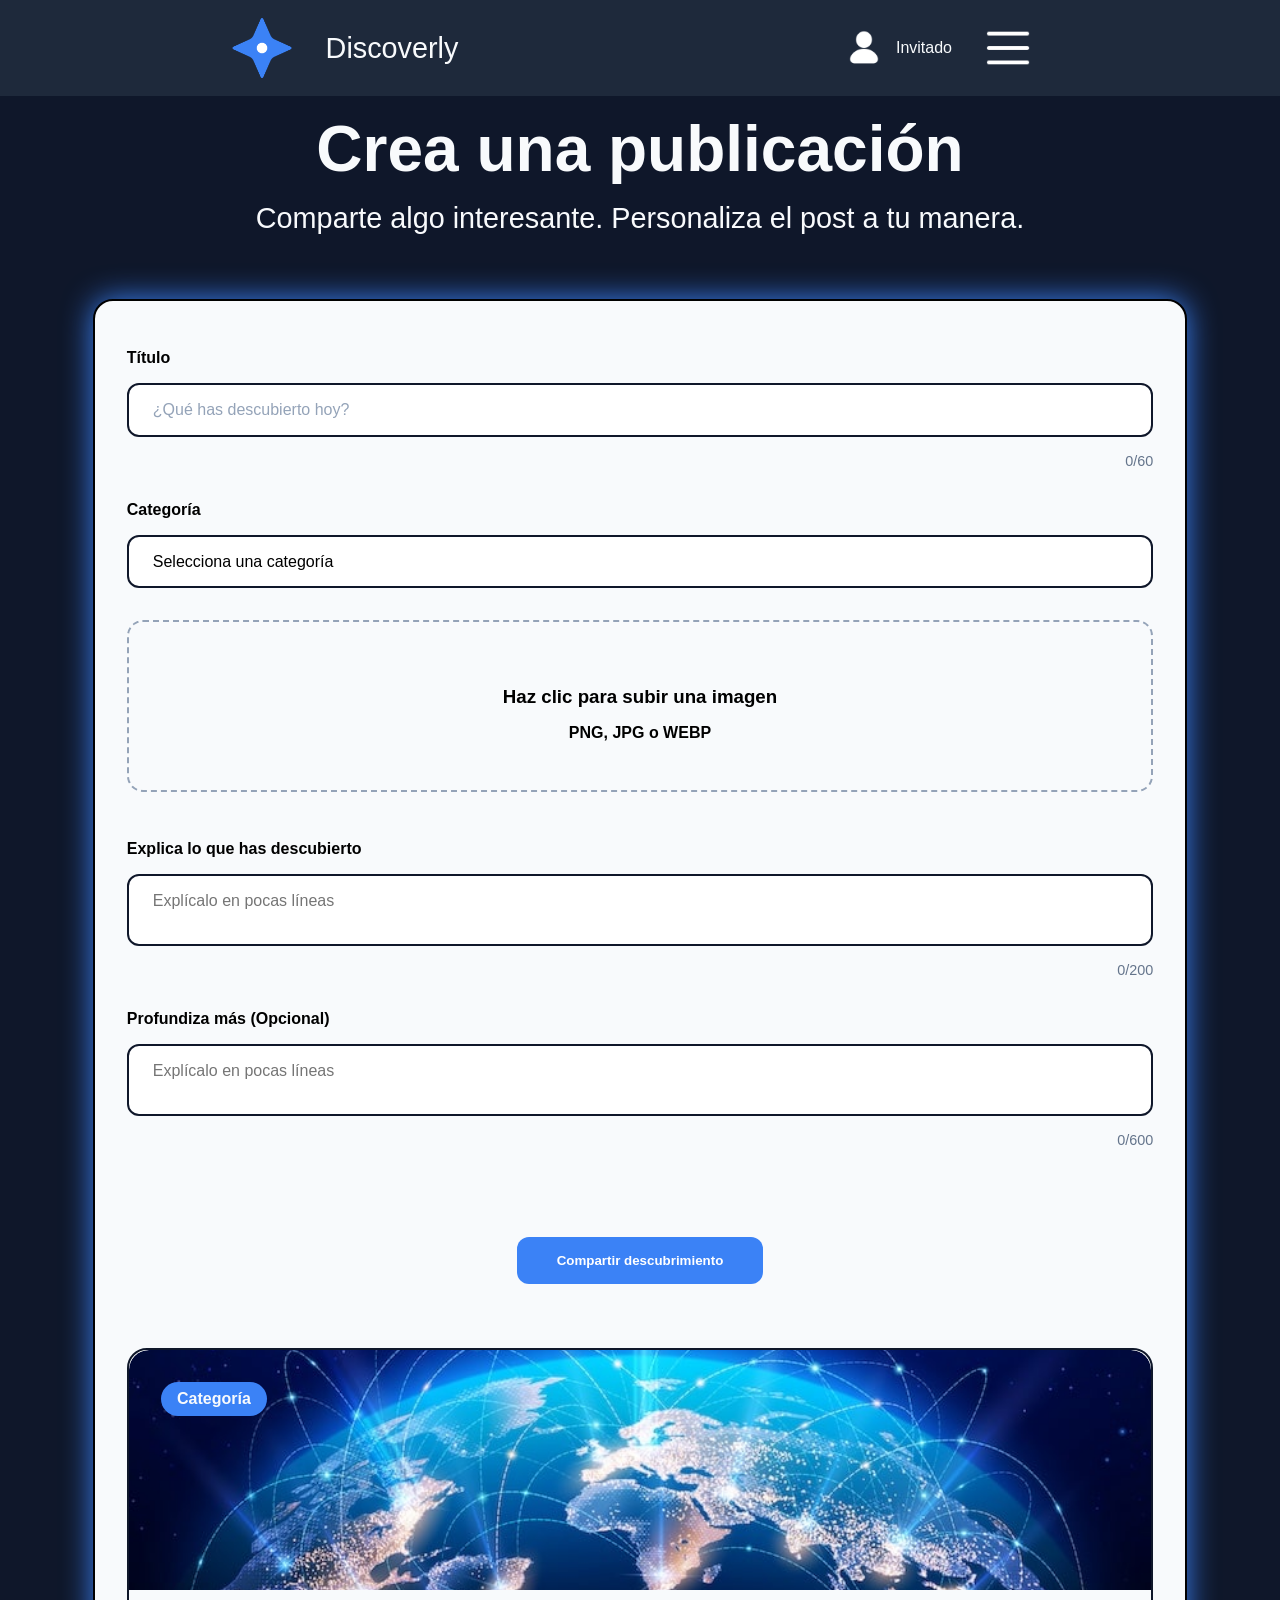
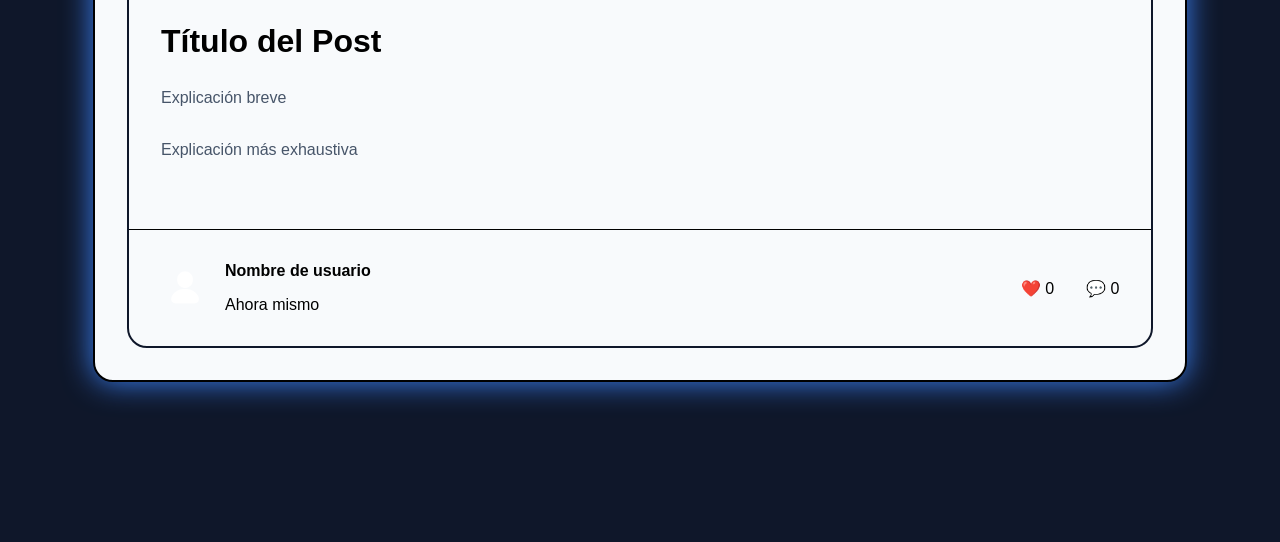
==== html/create-post.html @ 70b2865e "nuevo repositorio" ====
<!DOCTYPE html>
<html lang="en">
<head>
    <meta charset="UTF-8">
    <meta name="viewport" content="width=device-width, initial-scale=1.0">
    <title>Discoverly</title>
    <link rel="stylesheet" href="../css/style.css">
    <link rel="icon" type="image/png" href="../imgs/icons/icon.png">
</head>
<body>
    
   <header>

        <nav class="mobile-menu">

            <div class="mobile-links">

                <a href="../index.html">Inicio</a>
                <a href="../index.html#search-section">Explorar</a>
                <a href="../index.html#publicaciones-destacadas">Destacado</a>
                <a href="../index.html#categorias-section">Categorías</a>
                <a href="create-post.html">Publicar</a>
                <a href="posts.html">Publicaciones</a>

            </div>


            <div class="mobile-brand">
                <img class="logo" src="../imgs/icons/icon.png" id="logo">
                <p>Discoverly</p>
            </div>
        </nav>

        <div class="brand">

            <img class="logo" src="../imgs/icons/icon.png" id="logo">
            <p>Discoverly</p>
        </div>
        

        <ul class="menu-list">
            <li class="menu-link"><a href="index.html">Inicio</a></li>
            <li class="menu-link"><a href="#search-section">Explorar</a></li>
            <li class="menu-link"><a href="#publicaciones-destacadas">Destacado</a></li>
            <li class="menu-link"><a href="#categorias-section">Categorías</a></li>
            <li class="menu-link"><a href="create-post.html">Publicar</a></li>
            <li class="menu-link"><a href="posts.html">Publicaciones</a></li>
        </ul>

        <div class="icons">


            <div class="user-session" id="user-session">

                <img
                    class="header-user"
                    id="header-user"
                    src="../imgs/icons/user.png"
                    alt="Usuario"
                >

                <span id="header-username">
                    Invitado
                </span>

            </div>

            <p class="header-icon">
                <img class="menu-toggle" src="../imgs/icons/menu.png">
            </p>

        </div>

         
         
        
    </header>

    <main>

        <div class="create-post">

            <h1>Crea una publicación</h1>

            <p>Comparte algo interesante. Personaliza el post a tu manera.</p>

            <div class="post-template">

                <form id="post-form">

                    <label for="titulo">Título</label>
                    <input type="text" id="titulo" class="form-input" placeholder="¿Qué has descubierto hoy?" maxlength="60">
                    <p id="contador-titulo" class="contador"> 0/60</p>

                    <label for="categoria">Categoría</label>
                    <select id="categoria" class="form-input">

                        <option value="">Selecciona una categoría</option>

                        <option value="tecnologia">Tecnología</option>
                        <option value="ciencia">Ciencia</option>
                        <option value="musica">Música</option>
                        <option value="arte">Arte</option>
                        <option value="cocina">Cocina</option>
                        <option value="deportes">Deportes</option>
                        <option value="videojuegos">Videojuegos</option>
                        <option value="historia">Historia</option>

                    </select>

                    <label for="img" class="upload-box">
                        <img src="#" alt="">
                        <h3>Haz clic para subir una imagen</h3>
                        <p>PNG, JPG o WEBP</p>

                    </label>

                    <input type="file" id="img" class="form-input">
                    <img src="" alt="" id="img-seleccionada">

                    <label for="explicacion">Explica lo que has descubierto</label>
                    <textarea id="explicacion" class="form-input" placeholder="Explícalo en pocas líneas" maxlength="200"></textarea>
                    <p id="contador-explicacion" class="contador">0/200</p>

                    <label for="explicacion-larga">Profundiza más (Opcional)</label>
                    <textarea id="explicacion-larga" class="form-input" placeholder="Explícalo en pocas líneas" maxlength="600"></textarea>
                    <p id="contador-explicacion-larga" class="contador">0/600</p>


                    <p id="form-message"></p>
                    <button type="submit" class="publish-btn">
                        Compartir descubrimiento
                    </button>


                </form>

            <div class="post-preview">

                <div class="post-card">

        <div class="post-img">

            <span class="post-category" id="preview-categoria">
                Categoría
            </span>

            <img
                id="preview-img"
                src="../imgs/icons/internet.jpg"
                alt="Imagen del post">

        </div>

        <div class="post-content">

            <h2 id="preview-titulo">
                Título del Post
            </h2>

            <p id="preview-explicacion" class="preview-text">
                Explicación breve
            </p>
            
            <p id="preview-explicacion-larga" class="preview-text">
                Explicación más exhaustiva
            </p>

        </div>

        <div class="post-footer">

            <div class="user">

                <img src="../imgs/icons/user.png">

                <div class="user-info">

                    <h4 id="preview-user">
                        Nombre de usuario
                    </h4>

                    <span>
                        Ahora mismo
                    </span>

                </div>

            </div>

            <div class="reactions">

                <span>❤️ 0</span>
                <span>💬 0</span>

            </div>

        </div>

            </div>

</div>

                    


            </div>

        </div>
        
    </main>
    
    
    
    
    
    <script type="module" src="../js/create-post.js"></script>
    <script type="module" src="../js/auth.js"></script>
</body>
</html>
---- css/style.css ----
/*GENERAL*/
*{
    font-family: "Inter", sans-serif;

    margin: 0;
    padding: 0;
    box-sizing: border-box;
    scroll-behavior: smooth;
}


body{
    background-color: #0F172A;
    scroll-behavior: smooth;
}

.hero,
.search-section,
.publicaciones-destacadas,
.categorias-section,
.publicar-section{
    scroll-margin-top: 120px;
}

body.no-scroll{
    overflow: hidden;
}


/*HEADER-MENU*/



header{

    display:flex;
    flex-direction: row;
    align-items: center;

    padding: 1em 3em;

    background-color: #1E293B;

    z-index: 10000;
    position: fixed;
    width: 100%;
    left: 0;
    right: 0;
    top: 0;

    transition: 1s;
}



.brand{
    display:flex;
    justify-content: center;
    flex-direction: row;
    align-items: center;
    gap: 2em;

    flex:1;
}

.logo{

    width: 4em;
    height:4em;

    transition:  1s ease;
}


.brand p{
    transition: transform 1s ease;
}
.logo:hover{

    transform: rotate(50deg);
    filter: drop-shadow(0 0 10px #22d3eec3);
}

.logo:hover + p{
    filter: drop-shadow(0 0 10px rgba(59,130,246,.4));
    transform: scale(1.2);
}


.brand p{
    font-weight: 500;
     font-size: 1.8em;
     color: #F8FAFC;
}

.menu-list{

    display:flex;
    flex-direction: row;
    justify-content:center;
    align-items: center;
    gap: 4em;

    list-style: none;

    flex:2;
}

.menu-link a{

     text-decoration: none;
     color: #F8FAFC;
     font-weight: 500;
     font-size: 1.3em;
    
     transition: color .2s;
}

.menu-link a:hover{

   color: #94A3B8; 
}

.icons{

    display:flex;
    justify-content: center;
    flex-direction: row;
    align-items: center;
    gap: 2em;

    flex: 1;
}

.header-icon{

    width: 3em;
    height:3em;

     display:flex;
    justify-content: center;
    align-items: center;
    color:#F8FAFC;
}

.header-lupa, .header-user, .menu-toggle{
    width: 3em;
    height:3em;
    background-color: transparent;
    color: #F8FAFC;
}




.user-session {
    display: flex;
    align-items: center;
    gap: .5rem;
    cursor: pointer;
}

#header-username {
    text-decoration: none;
     color: #F8FAFC;
     font-weight: 500;
     font-size: 1em;
}



header.scrolled{
    box-shadow: 0 5px 20px rgba(0, 0, 0, 0.3);

    background-color: rgba(30,41,59,.95);

    backdrop-filter: blur(10px);
}



.menu-toggle{
    display: none;

    transition: .4s ease;

    
}

.menu-toggle:hover{
    color: #3B82F6;
    transform: scale(1.1);
}



.mobile-menu{
    display: flex;
    flex-direction: column;
    justify-content:space-between;
    align-items: flex-start;
    gap: 2rem;
    background-color: #1e293bea;
    backdrop-filter: blur(10px);
    

    padding: 5rem 0 5rem 4rem ;
    position: fixed;
    top: 0;
    left: 0;
    height: 100vh;

    width:80%;
    max-width:350px;

    transform: translateX(-100%);

    transition: transform .4s ease;
}

.mobile-links{
    display: flex;
    flex-direction: column;
    gap: 2rem;
}

.mobile-links a{
    text-decoration: none;
     color: #F8FAFC;
     font-weight: 500;
     font-size: 1.3em;
    
     transition: color .2s;
}

.mobile-brand{
    display: flex;
    align-items: center;
    gap: 1rem;
}

.mobile-brand img{
    width: 2em;
}

.mobile-brand p{
    
        font-weight: 500;
        font-size: 1.6em;
        color: #F8FAFC;
    
}

.mobile-links a:hover{
    color: #94A3B8;
}

.mobile-menu.active{
    transform: translateX(0);
}


/*HERO*/


.hero{
    width: 100%;
    min-height: 100vh;

    display: flex;
    flex-direction: column;
    align-items: center;
    justify-content: center;
    gap: 2em;

    padding: 8rem 6rem;

    background: linear-gradient(to bottom, #3B82F6 50%, #0F172A 100%);
}


.hero h1{
    color: #F8FAFC;
    font-weight: 600;
    font-size: 10em;

    width: 60%;
    text-align: center;
    margin: 0 auto;

    min-width:fit-content;

    margin: 1rem;

    transition: .5s ease;
}

.hero h1:hover{
    filter: drop-shadow(0 0 20px #f8fafc8e);

}

.hero h2{
    color: #F8FAFC;
    font-weight: 500;
    font-size: 1.8em;
    width: 70%;
    text-align: center;
    margin: 0 auto;
}




.hero .learnmore{
    display: inline-flex;
    align-items: center;
    justify-content: center;

    width: 220px;
    height: 80px;

    background: white;
    color: #0F172A;
    text-decoration: none;

    border: 2px solid #0F172A;
    border-radius: 20px;

    font-weight: 600;
    font-size: 1.3rem;

    transition: .3s ease;
    margin-top: 2em;
}

.learnmore:hover{
    transform: scale(.98);
    filter: drop-shadow(0 0 30px #94A3B8);
}



/*SEARCH-BAR*/

.search-section{
    background:
    linear-gradient(
        to bottom,
        #0F172A 0%,
        #F8FAFC 10%,
        #F8FAFC 20%,
        #F8FAFC 80%,
        #DDE7F4 90%,
        #0F172A 100%
    );
    
    width: 100%;

    display: flex;
    flex-direction: column;
    justify-content: center;
    align-items: center;

    padding: 10rem 0;

    gap: 4rem;

    transition: 1s;
    
}


.search-section h2{

    font-weight: 600;
    font-size: 3em;
    width: 80%;
    text-align: center;
    margin: 0 auto;

    
}

.search-bar{
    width: 60%;
    background-color: #1E293B;
    border-radius: 9999px;

    padding: 1.5rem 2rem;

    display: flex;
    flex-direction: row;
    align-items: center;

    gap: 1rem;

    border: 5px solid transparent;


    transition: .4s ease-in-out;
}

.search-bar input{
    flex: 1;
    background-color: transparent;
    border: none;
    outline: none;
    color: #F8FAFC;
    font-size: 1rem;
}

input::placeholder{
    color: #94A3B8;
}

.search-bar:focus-within{
    border-color:#3B82F6;
    box-shadow: 0 0 30px #3B82F6;
}


 .no-results{
    color:white;
    text-align:center;
    padding:2rem;
    font-size:1.2rem;
}

.search-results-section{

    width:100%;
    padding:0 6rem 5rem;

    display: none;
    flex-direction:column;
    align-items:center;
}

#search-results{

    width: 80%;
    margin: 3rem auto 0;

    opacity: 0;

    display:grid;
    grid-template-columns:repeat(auto-fit,minmax(320px,1fr));
    gap:2rem;

    transform: translateY(-20px);

    transition: opacity .8s ease, transform 1s ease, max-height 1s ease;

    overflow: scroll;
}

#search-results .post-card{
    opacity: 0;
    transform: translateY(25px) scale(.98);

    animation: aparecer .5 forwards;
}


@keyframes aparecer{

    from{

        opacity: 0;
        transform: translateY(25px) scale(.98);
    }

    to{

        opacity: 1;
        transform: translateY(0) scale(1);
    }
}

#search-results.show{

    opacity: 1;

    transform: translateY(0);

    max-height: 80vh;
}

.search-section:has(#search-results.show){

    padding-bottom: 10rem;
}




/*PUBLICACIONES DESTACADAS*/

.publicaciones-destacadas{
    
    background-color: #0F172A;

    display: flex;
    flex-direction: column;
    align-items: center;
    justify-content: center;
    gap: 10rem;
    padding: 4rem;

    
}

.publicaciones-destacadas h1{
    font-weight: 600;
    font-size: 3em;
    width: 80%;
    text-align: center;
    margin: 0 auto;
    color: #F8FAFC;
}

.posts-grid{
    display: grid;
    grid-template-columns: repeat(3, 1fr);
    gap: 2rem;
    width: 80%;
}








/*PUBLICACION-GENÉRICA*/

.post-card{

    

    background-color: #F8FAFC;
    border-radius: 20px;
    overflow: hidden;
    transition: .3s ease-in-out;
    
    
    backface-visibility: hidden;
    will-change: transform;

    overflow: hidden;
    display: flex;
    flex-direction: column;

    min-height: 700px;

    outline: none;

    animation: aparecer .5s ease;

}

@keyframes aparecer {

    from {
        opacity:0;
        transform:translateY(30px);
    }

    to {
        opacity:1;
        transform:translateY(0);
    }

}

.post-card:hover,
.post-card:focus,
.post-card:focus-visible{
    outline: none;
    box-shadow: none;
}


.post-img{


    position: relative;
    height: 240px;

    overflow: hidden;

    border-radius: 20px 20px 0 0;
}


.post-card:hover .post-img img{

    transform: scale(1.04);
}
.post-img img{
    width: 100%;
    height: 220px;
    object-fit: cover;
    display: block;

    border-radius: 20px 20px 0 0;

    transition: transform .8s ease;
    
}

.post-category{
    position: absolute;
    top: 2rem;
    left: 2rem;
    background-color: #3B82F6;
    color: #F8FAFC;
    padding: .5rem 1rem;
    border-radius: 9999px;
    font-weight: 600;
    z-index: 100;

}


.post-content{
    padding: 2rem;
    display: flex;
    flex-direction: column;
    align-items: flex-start;
    gap: 1.5rem;
    flex: 1;
}

.post-content h2{

    overflow-wrap: break-word;
    font-size:2rem;
    margin-bottom:1rem;
    text-align: left;

}

.post-date{
    font-size: 0.85rem;
    color: #94A3B8;
    margin: 0.4rem 0;

}

.post-content p{

    color:#475569;
    line-height:1.7;
    overflow-wrap: break-word;
    display: -webkit-box;
    -webkit-line-clamp:3;
    line-clamp: 3;
    -webkit-box-orient:vertical;
    overflow:hidden;

}


.post-content h2,
.post-content p{
    width: 100%;
    text-align: left;
    margin: 0;
}


.post-footer{
   display: flex;
   justify-content: space-between;
   align-items: center;
   padding: 2rem;
   border-top: 1px solid black;

}

.post-footer .user{
    display: flex;
    align-items: center;
    gap: 1rem;
}


.post-footer .user img{
    width: 48px;
    height: 48px;

    border-radius: 50%;
}

.post-footer .user .user-info{

    display: flex;
    flex-direction: column;
    
    gap: 1rem;
    justify-content:flex-start;
}


.post-footer .reactions{
    display: flex;
    flex-direction: row;
    align-items: center;
    gap: 2rem;
}


.post-card:hover{
    transform:  translateY(-8px);
    outline: none;
    cursor: pointer;
}






/*CATEGORIAS*/


.categorias-section{

    display: flex;
    flex-direction: column;
    align-items: center;
    justify-content: center;
    gap: 6rem;
    padding: 12rem 10rem;

    

     background: linear-gradient(
        to bottom,
        #0F172A 0%,
        #F8FAFC 10%,
        #F8FAFC 20%,
        #F8FAFC 80%,
        #DDE7F4 90%,
        #0F172A 100%
    );
}

.categorias-section h1{

    font-weight: 600;
    font-size: 3em;
    width: 80%;
    text-align: center;
    margin: 0 auto;
    color: #0F172A;

}

.categorias{ 
    display: grid;
    grid-template-columns: repeat(4, 1fr);
    gap: 4rem;
    width: 90%;
    

}
.categoria-card{

    height: 180px;
    width: 100%;
    background-color: red;
    border-radius: 12px;
    padding: 1rem 2rem;

    display: flex;
    flex-direction: column;
    align-items: center;
    justify-content: center;
    gap: 1rem;

    border: 3px solid black;

    transition: .3s ease-in-out;

    background-color: #1E293B;
    color: #F8FAFC;
}


#tecnologia{
    border-left: 8px solid #3B82F6;
}

#ciencia{
    border-left: 8px solid #22D3EE;
}

#musica{

    border-left: 8px solid #EC4899;
}

#arte{
    border-left: 8px solid #A855F7;
}

#cocina{
    border-left: 8px solid #F59E0B;
}

#deportes{
    border-left: 8px solid #22C55E;
}

#videojuegos{
    border-left: 8px solid #8B5CF6;
}

#historia{
    border-left: 8px solid #D97706;
}

.categoria-card:hover{
    transform: scale(.95);
    cursor: pointer;
}






/* CÓMO PUBLICAR SECTION*/


.publicar-section{
    background-color: #0F172A;
    width: 100%;
    padding: 6rem;

    display: flex;
    flex-direction: column;
    align-items: center;
    gap: 3rem;

    color:#F8FAFC;

}

.publicar-section h1{
    font-weight: 600;
    font-size: 3em;
    width: 80%;
    text-align: center;
    margin: 0 auto;
    color: #F8FAFC;
}

.publicar-section > p{
    color: #F8FAFC;
    font-weight: 500;
    font-size: 1.3em;
    width: 70%;
    text-align: center;
    margin: 0 auto;
}


.publicar-middle{
    display: flex;
    justify-content: center;
    align-items: center;
    gap: 4rem;
    width: 100%;
    max-width: 1200px;
    margin:auto;

    background: rgba(30,41,59,.7);
    backdrop-filter: blur(12px);

    padding:4rem;

    border-radius: 24px;
    border: 2px solid rgba(255, 255, 255, 0.229);
    box-shadow: 0 0 30px #3B82F6;
}


.publicar-middle .post-card{
    color: black;
}

.publicar-steps{

    color: #F8FAFC;
    font-weight: 500;
    font-size: 1.3em;
    width: auto;
    text-align: center;
    padding: 0;
   
    flex: 1;

    line-height: 2;


    margin: 0 auto;

    list-style: none;

    display: flex;
    flex-direction: column;
    justify-content: center;
}

.publicar-section button{

    color: #1E293B;
    font-weight: 600;
    font-size: 1.3em;
    padding: 1em;
    border-radius: 12px;
    margin: 2em;

    transition: .5s ease-in-out;

    display: flex;
    align-items: center;
    gap: 1rem;

}

.publicar-section button a{
    text-decoration: none;
    color: black;
}

.publicar-section button span img{
    width: 2em;
    height: 2em;
}


.publicar-section button:hover{
    transform: scale(.98);
    filter: drop-shadow(0 0 30px #94A3B8);
}





/*PUBLICAR*/


.create-post{
    background-color: #0F172A;
    padding: 8rem;
}


.create-post h1{
    font-weight: 600;
    font-size: 3em;
    width: 80%;
    text-align: center;
    margin: 1rem auto;
    color: #F8FAFC;

}

.create-post > p{
    font-weight: 500;
    font-size: 1.3em;
    width: 90%;
    text-align: center;
    margin: 0 auto;
    color: #F8FAFC;
}


/*FORMULARIO PARA POST*/

.post-template{
    width:90%;
    min-height: 90vh;
    height: auto;

    background-color: #F8FAFC;
    border: 2px solid black;
    border-radius: 20px;

    margin: 4rem auto;

    padding: 6rem;

    display: flex;
    align-items:center;
    justify-content: space-around;
    gap: 4rem;

    box-shadow: 0 0 30px #3B82F6;
}

.post-template form{
    display: flex;
    flex-direction: column;
    justify-content: flex-start;
    gap: 1rem;

    flex: 1;
    min-width: 420px;
}

.post-template form label{
    font-weight: 600;
    margin-top: 1rem;

}

.post-template form textarea{
    resize: none;
    overflow: hidden;
}

.form-input{
    padding: 1rem 1.5rem;
    border: 2px solid #0F172A;
    border-radius: 12px;
    background-color: white;
    font-size: 1rem;

    transition: .3s;
}

.form-input:focus{
    border: 2px solid #3B82F6;
    box-shadow: 0 0 10px #1E293B;
}


select{
    appearance:none;
    cursor:pointer;

    background-image:url("imgs/icons/flecha-hacia-abajo.png");
    background-repeat:no-repeat;
    background-position:right 1.2rem center;
    background-size:18px;
}


input[type="file"]{
    display:none;
}

.upload-box{
    border:2px dashed #94A3B8;
    border-radius:16px;
    padding:3rem;

    display:flex;
    flex-direction:column;
    align-items:center;
    justify-content:center;
    gap:1rem;

    cursor:pointer;

    transition:.3s;
}

.upload-box:hover{
    border-color:#3B82F6;
    background:#F8FAFC;
}

#resumen{
    min-height:120px;
}

#contenido{
    min-height:280px;
}


#form-message{

    min-height: 25px;
    color: black;
    font-size: 1rem;
    font-weight: 600;
    margin: 1rem .5rem;
    text-align: start;


    display:block;
}


#form-message.form-error{

    color: red;
}

#form-message.form-success{
    color: green;
}




.publish-btn{
    
    background:#3B82F6;
    color:white;
    border:none;

    padding:1rem 2.5rem;

    border-radius:12px;

    font-weight:600;

    cursor:pointer;

    transition:.4s;


    margin: 0 auto;
    display: flex;
    align-items: center;
    justify-content: center;
}

.publish-btn:hover{
    background-color: #1E293B;
    box-shadow: 0 0 10px #1e293bd8;
}


.contador{
    width: 100%;
    text-align: right;
    font-size: .9rem;
    font-weight: 500;
    color: #64748B;
}

.contador-normal{
    color: #64748B;
}

.contador-warning{
    color: #F59E0B;
}

.contador-danger{
    color: #EF4444;
}




/*PREVIEW POST*/

.post-preview .post-card:hover{
    background-color: white;
}



.post-preview{
    flex:1.3;

    display:flex;
    justify-content:center;
    align-items:center;

    min-height: 100%;
    align-self: center;

}

.post-preview .post-card{

    width:100%;
    max-width:600px;

    cursor:default;

    display: flex;
    flex-direction: column;

    height: auto;
    min-height:600px;

    overflow:visible;

    border: 2px solid #0F172A;
}


.post-preview .post-card .post-content{
    padding: 2rem;
}

.post-preview .post-card:hover{
    transform:none;
}

.post-preview .post-img{

    height:240px;
}

.post-preview .post-img img{

    width:100%;
    height:100%;
    object-fit:cover;
}


#preview-titulo{

    font-size:2rem;

    line-height:1.2;

    

    overflow-wrap:break-word;
    word-break:break-word;
}


#preview-explicacion{

    line-height:1.7;

    

    overflow-wrap:break-word;
    word-break: break-word;

    max-height:220px;
}

#preview-titulo,
#preview-explicacion,
#preview-explicacion-larga{
    text-align: left;
    width: 100%;
}

.preview-text{
    line-height: 1.7;

    

    overflow-wrap: break-word;
    word-break: break-word;

    max-height: 220px;
    overflow-y: auto;
}

.post-content hr{
    margin: 1rem 0;
}















/*POST GRANDE*/

.post-page{
    
    background: #0F172A;
    overflow: hidden;

    display: flex;
    justify-content: center;
    padding: 2em 2rem;
}

.post-full{
    width:min(100%, 1000px);
    height: 80vh;

    box-shadow: 0 0 30px #3B82F6;
}


.post-full .post-img{
    height: 500px;
    width: 100%;
    position: relative;
}

.post-full .post-img img{
    height:500px;
    width: 100%;
    height: 100%;
    object-fit: cover;
    display: block;
    
}



.post-page .post-category{
    position: absolute;
    top: 2rem;
    left: 2rem;
    background-color: #3B82F6;
    color: #F8FAFC;
    padding: 1rem 1.5rem;
    border-radius: 9999px;
    font-weight: 600;
}


.post-full .post-content h2{
    font-size:4rem;
    margin-bottom:2rem;
}

.post-full .post-content p{
    display:block;
    overflow:visible;
    -webkit-line-clamp:unset;
    line-clamp:unset;
}


#post-long-description{
    margin-top:2rem;
    white-space:pre-wrap;
}

.post-full:hover{
    transform: none;
}


.button-content{
    width: 100%;
    height: auto;
    background-color: #0F172A;

    display: flex;
    flex-direction: row;
    align-items: center;
    justify-content: flex-start;
    padding-top: 8rem;
    padding-left: 2rem;
}



.button-content button{

    color: #1E293B;
    background-color: #F8FAFC;
    font-weight: 600;
    font-size: .8em;
    padding: 1em;
    border-radius: 12px;
    display: flex;
    align-items: center;
    gap: .6rem;

    transition: .5s ease-in-out;
}

.button-content button:hover{
    transform: scale(.98);
    filter: drop-shadow(0 0 10px #94A3B8);
}



posts.html{
    background-color: #0F172A;
}



/*ACERCA DE DISCOVERLY*/

.info-section{
    background: linear-gradient(
        to bottom,
        #0F172A 0%,
        #F8FAFC 10%,
        #F8FAFC 20%,
        #F8FAFC 80%,
        #DDE7F4 90%,
        #DDE7F4 100%
    );

    width: 100%;

    display: flex;
    flex-direction: column;
    align-items: center;
    gap: 2rem;

    padding: 12rem 6rem;
}

.info-section h1{

    font-weight: 600;
    font-size: 3.5em;
    width: 80%;
    text-align: center;
    margin: 0 auto;
    color: #0F172A;
    margin-bottom: 2em;
}

.info-section p{
    line-height:1.7;

    white-space: pre-wrap;

    overflow-wrap:break-word;
    word-break: break-word;

    columns: black;

    float: inline-start;
    font-size: 1.3em;
}


.info-cards{
    display: flex;
    flex-direction: row;
    justify-content: space-around;
    gap: 4em;
    align-items: stretch;
}

.info-cards h2{
    margin-bottom: 1em;
    font-size: 1.8rem;
}

.info-section .categoria-card{
    width: clamp(200px, 40em, 80%);
    height: auto;


    background-color: #1e293beb;

    border-left: 10px solid #3B82F6;

    padding: 2rem 4rem;

    flex: 1;
}

.info-section .categoria-card:hover{
    filter: drop-shadow(0 0 40px #1E293B);
    
}


/*FOOTER*/


footer{
    background: linear-gradient(to top, #3B82F6 50%, #0F172A 100%);
    color: #F8FAFC;
    height: 60vh;
    width: 100%;

    display: flex;
    align-items: center;
}


.columns{

    width: 90%;
    height: auto;
    padding: 2rem 0;

    display: flex;
    flex-direction: row;
    justify-content: space-evenly;
    gap: 8rem;
    align-items: center;
}


.column h3{


    font-size: 1.5rem;
    margin-bottom: 2rem;
}

.column ul li{
    font-size: 1.3rem;
}

.column ul li a{
    text-decoration: none;
    color: #F8FAFC;

    transition: .2s;
}
.column ul{
    list-style: none;
    text-align: left;
    line-height: 1.8;
}

.column ul li img{
    width: 4rem;
    height: 4rem;
}



.column ul li a:hover{
    color: #94A3B8;
}













/*PUBLICACIONES-TODAS*/




.publicaciones-top{
    width: 100%;
    height: auto;
    padding: 8rem 2rem 0 2rem;

    position: relative;

    display: flex;
    flex-direction: column;
    justify-content: flex-start;


    background: linear-gradient(to bottom, #3B82F6 50%, #0F172A 100%);
    color: #DDE7F4;

    border-bottom: 4px solid #F8FAFC;
}



.publicaciones-up{
    display: flex;
    justify-content: space-between;
    align-items: center;
    padding: 1rem;
    gap: 2rem;

    color: #F8FAFC;

}


.publicaciones-up h1{
    color: #F8FAFC;
    font-weight: 600;
    font-size: 4em;

    margin-bottom: 1rem;


    transition: .5s ease;
}

.publicaciones-up p{
    color: #F8FAFC;
    font-weight: 500;
    font-size: 1.5em;
    
}


.publicaciones-up .search-bar{
    width: 30%;
    background-color: #DDE7F4;
    border-radius: 9999px;

    padding: 1.5rem 2rem;

    display: flex;
    flex-direction: row;
    align-items: center;

    gap: 1rem;

    border: 4px solid transparent;


    transition: .4s ease-in-out;
}

.publicaciones-up .search-bar input{
    color: #0F172A;
}

.publicaciones-up .search-bar input::placeholder{
    color: #1e293bcb;
}


.publicaciones-up .search-bar:focus-within{
    border-color:#1e293bd1;
    box-shadow: 0 0 40px #1E293B;
    width: 60%;
}




.btn-filtros{
    display:none;

    justify-content: space-around;
    align-items: center;
    padding: 1rem 2rem;
    gap: 1rem;

    color: #F8FAFC;

    background-color: #1e293b66;
    border-radius: 12px;
    border: 2px solid #3B82F6;
    backdrop-filter: blur(20px);

    margin: 2rem;

    transition: .5s ease;
}


.publicaciones-filters{
    display: flex;
    justify-content: space-between;
    align-items: center;


    padding: 1rem;
    gap: 2rem;

    color: #F8FAFC;
}






.filters{
    display: flex;
    justify-content: space-between;
    align-items: center;
    padding: 1rem;
    gap: 2rem;

    color: #F8FAFC;
}


.filter-group{
    display: flex;
    justify-content: space-around;
    align-items: center;
    padding: 1rem 2rem;
    gap: 1rem;

    color: #F8FAFC;

    background-color: #1e293b66;
    border-radius: 12px;
    border: 2px solid #3B82F6;
    backdrop-filter: blur(20px);

    transition: .5s ease;
}


.filter-group:hover{
    background-color: #1e293bcf;
}


.filter-group label{
    font-weight: 600;
}


.filter-group .form-input{
    min-width:220px;

    appearance:none;
    cursor:pointer;

    background-image:url("imgs/icons/flecha-hacia-abajo.png");
    background-repeat:no-repeat;
    background-position:right 1rem center;
    background-size:16px;

    padding-right:3rem;
}


.filter-group .form-input:focus{
    border-color:#3B82F6;
    box-shadow:0 0 30px #3B82F6;
}

select.form-input{

    appearance:none;

    cursor:pointer;

    padding-right:3rem;

    background-image:url("imgs/icons/flecha-hacia-abajo.png");
    background-repeat:no-repeat;
    background-position:right 1rem center;
    background-size:16px;
}











.publicaciones-todas{
    
    background-color: #0F172A;

    display: flex;
    flex-direction: column;
    align-items: center;
    justify-content: center;
    padding: 8rem 2rem;

    
}



.posts-grid{
    display: grid;
    grid-template-columns: repeat(3, 1fr);
    gap: 2rem;
    width: 90%;
}









.loader{
    min-height:50vh;

    display:flex;
    flex-direction:column;
    justify-content:center;
    align-items:center;
    gap:1.5rem;

    color:white;
}

.spinner{

    width:60px;
    height:60px;

    border:6px solid rgba(255,255,255,.2);
    border-top:6px solid #3B82F6;

    border-radius:50%;

    animation:girar 1s linear infinite;
}

@keyframes girar{

    to{
        transform:rotate(360deg);
    }
}

.loader.oculto{
    display:none;
}




.no-results{
    display:none;
    flex-direction: column;
    align-items: center;

    gap: 2rem;

    text-align:center;

    color:white;

    font-size:1.4rem;
    font-weight:500;

    padding:4rem 2rem;
}

.no-results.mostrar{
    display:block;
}






#posts-grid {

    transition: opacity 1.4s ease, transform 1.4s ease;

}



.ocultar-posts {

    opacity: 0;
    transform: translateY(20px);

}








.main-form body {
    margin: 0;
    min-height: 100vh;

    display: flex;
    justify-content: center;
    align-items: center;

    background: linear-gradient(135deg, #0F172A, #1E293B);
    font-family: "Inter", sans-serif;
}


.main-form main{
    min-height:100vh;
    min-width: 100vw;

    display:flex;
    justify-content:center;
    align-items:center;

    padding:2rem;
}


.form-register {

    width: min(600px, 90%);

    background: #1E293B;

    border: 1px solid rgba(255,255,255,.08);
    border-radius: 20px;

    padding: 3rem;

    display: flex;
    flex-direction: column;
    gap: 1rem;

    box-shadow: 0 20px 70px #3B82F6;

    animation: aparecer .4s ease;
}

.form-register h1{

    margin:0;

    color:white;

    font-size:2rem;

    text-align:center;

}

.form-register p{

    margin:0 0 1rem;

    color:#94A3B8;

    text-align:center;

}

.form-register label{

    color:white;

    font-weight:600;

    font-size:.95rem;

}

.form-register input{

    width:100%;

    padding:15px;

    border-radius:12px;

    border:1px solid #334155;

    background:#0F172A;

    color:white;

    font-size:1rem;

    box-sizing:border-box;

    transition:.25s;

}

.form-register input::placeholder{

    color:#64748B;

}

.form-register input:focus{

    outline:none;

    border-color:#3B82F6;

    box-shadow:0 0 0 4px rgba(59,130,246,.2);

}

.form-register button{

    margin-top:1rem;

    padding:15px;

    border:none;

    border-radius:12px;

    background:#3B82F6;

    color:white;

    font-size:1rem;

    font-weight:600;

    cursor:pointer;

    transition:.25s;

}

.form-register button:hover{

    background:#2563EB;

    transform:translateY(-2px);

}

.form-register button:active{

    transform:scale(.98);

}

#register-message,
#login-message{

    min-height:24px;

    text-align:center;

    font-weight:600;

}

.form-error{

    color:#EF4444;

}

.form-success{

    color:#22C55E;

}

.auth-link{

    text-align:center;

    color:#94A3B8;

}

.auth-link a{

    color:#3B82F6;

    text-decoration:none;

    font-weight:600;

}

.auth-link a:hover{

    text-decoration:underline;

}

@keyframes aparecer{

    from{

        opacity:0;
        transform:translateY(25px);

    }

    to{

        opacity:1;
        transform:translateY(0);

    }

}









/* ===========================
        PROFILE
=========================== */

.profile-page{

    width:90%;
    max-width:1300px;

    margin:120px auto 80px;

}

/* ---------- CABECERA ---------- */

.profile-header{

    background:#1E293B;

    border:1px solid rgba(255,255,255,.08);

    border-radius:20px;

    padding:3rem;

    display:flex;
    flex-direction:column;
    align-items:center;

    text-align:center;

    box-shadow:0 10px 60px #3b83f6de;

}

/* FOTO */

#profile-photo{

    width:170px;
    height:170px;

    object-fit:cover;

    border-radius:50%;

    border:5px solid #3B82F6;

    background:#0F172A;

    margin-bottom:1.5rem;

}

/* NOMBRE */

#profile-name{

    color:white;

    font-size:2.5rem;

    font-weight:700;

    margin-bottom:.5rem;

}

/* EMAIL */

#profile-email{

    color:#94A3B8;

    font-size:1rem;

    margin-bottom:1rem;

}

/* BIO */

#profile-bio{

    max-width:700px;

    color:#CBD5E1;

    line-height:1.7;

    margin-bottom:2rem;

}

/* BOTONES */

.profile-buttons{

    display:flex;

    gap:1rem;

    flex-wrap:wrap;

    justify-content:center;

}

/* BOTONES GENERALES */

.profile-buttons button{

    padding:14px 30px;

    border:none;

    border-radius:12px;

    cursor:pointer;

    font-size:1rem;

    font-weight:600;

    transition:.25s;

}

/* EDITAR */

#edit-profile-btn{

    background:#3B82F6;

    color:white;

}

#edit-profile-btn:hover{

    background:#2563EB;

    transform:translateY(-2px);

}

/* LOGOUT */

#logout-btn{

    background:#334155;

    color:white;

}

#logout-btn:hover{

    background:#475569;

    transform:translateY(-2px);

}

/* ---------- POSTS ---------- */

.profile-posts{

    margin-top:4rem;
    display: flex;
    flex-direction: column;
    align-items: center;

}

.profile-posts h2{

    color: black;

    font-size:2rem;

    margin-bottom:2rem;

    text-align:center;

}

/* Reutiliza el mismo grid de posts */

#profile-posts-grid{

    display:grid;

    grid-template-columns: repeat(2, minmax(320px, 1fr));

    gap:2rem;
    color: black;

}





.modal{

    position:fixed;

    inset: 0;


    background:rgba(0,0,0,.7);

    display:none;

    justify-content:center;

    align-items:center;

    z-index:9999;

    backdrop-filter:blur(10px);


}

.modal.activo{

    display:flex;

}



.modal-content{

    width:80%;
    max-width:700px;

    background:#1E293B;
    color: #F8FAFC;

    border:1px solid rgba(255,255,255,.08);

    border-radius:20px;

    padding:3rem;

    display:flex;
    flex-direction:column;
    align-items:center;

    gap: 1rem;

    text-align:center;

    box-shadow:0 10px 60px #3b83f6de;

    animation:aparecer .25s;

}


.modal-content h2{
    font-size: 2.5rem;
}

.fto-perfil-editar{
    padding: 1rem;
    border: 1ps dotted #F8FAFC;
}
.modal-content label{
    margin-top: 1rem;
}

.modal-content input,
.modal-content textarea{

    width:100%;

    padding:14px;

    border-radius:12px;

    border:1px solid #334155;

    background:#0F172A;

    color:white;

    font-size:1rem;

}



#edit-photo-preview{

    width:120px;

    height:120px;

    border-radius:50%;

    object-fit:cover;

    align-self:center;

}


.modal-buttons{
    display: flex;
    justify-content: space-around;
    gap: 2rem;
}

#cancel-edit-btn, #save-edit-btn{

    display: inline-flex;
    align-items: center;
    justify-content: center;

    width: 10rem;
    height: 4rem;

    background: white;
    color: #0F172A;
    text-decoration: none;

    border: 2px solid #0F172A;
    border-radius: 20px;

    font-weight: 600;
    font-size: 1rem;

    transition: .3s ease;
    margin-top: 2em;

}


#cancel-edit-btn:hover, #save-edit-btn:hover{
    transform:translateY(-2px);
    background-color: #DDE7F4;
}



/*MENU CAMBIA*/

@media (max-width: 1555px){

    
    .menu-list{
    display:none;
    }

    .menu-toggle{
    display: block;
}

.info-section{
    padding: 14rem 2rem;
    
}


.info-section .categoria-card{
    margin: 0 auto;
}
.info-cards{
    flex-direction: column;
    justify-content: center;
}



.categorias{
    grid-template-columns: repeat(3, 1fr);
    gap: 2rem;
}



.create-post{
    padding: 6rem 2rem;
}
.create-post h1{
    font-size: 4rem;
    width:90%;
    min-width:0;
    
}

.create-post > p{
    width:90%;
    font-size:1.8rem;
}

.post-template{
    flex-direction: column;
    width: 90%;
    padding: 2rem;
}

.post-template form{
    min-width: 0;
    width: 100%;
}

.post-preview{
    width: 100%;
}

.post-preview .post-card{
    width: 100%;
    max-width: none;
}

.create-post .contador{
    width: 100%;
    text-align: right;
    font-size: .9rem;
    font-weight: 500;
    color: #64748B;
}

.posts-grid{
    grid-template-columns:1fr 1fr;
    width:100%;
}



.publicaciones-up{
    flex-direction: column;
    gap: 4rem;
    align-items: flex-start;
}

.publicaciones-up .search-bar{
    width: 50%;
}

.publicaciones-up .search-bar:focus-within{
    width: 90%;
}



.publicaciones-up{
    flex-direction: column;
    gap: 4rem;
    align-items: flex-start;
}

.publicaciones-up .search-bar{
    width: 60%;
}

.publicaciones-up .search-bar:focus-within{
    width: 90%;
}


.publicaciones-filters{
    flex-direction: row;
    justify-content: space-between;
    position: relative;
}



.publicaciones-top{
    align-items:flex-start;
}



.btn-filtros{
    display:block;
}



.filters{
    display:none;
}

.filters.activo{

    display:flex;
    flex-direction:column;
    position:absolute;

    top: 100%;
    left:1rem;

    width: 40vw;
    max-width: auto;

    padding:1.5rem;

    background:#1e293bea;
    backdrop-filter:blur(10px);

    border-radius:20px;

    box-shadow:0 20px 40px rgba(0,0,0,.35);

    z-index:1000;
}


.filters.activo .filter-group{


    flex-direction: column;
    align-items: flex-start;
    gap: .6rem;

   width: 100%;
   padding: 1rem;

    margin: 0 auto;


    box-sizing: none;
}

.filters.activo .form-input{

    width:100%;
    min-width:100%;
}


.filters.activo select{
    width:100%;
}


}


/*Tablet / Portátil*/

@media (max-width: 1200px){

    header{
        justify-content: space-between;
    }
    .menu-list{
    display:none;
    }

    .menu-toggle{
    display: block;
}


.categorias{
    grid-template-columns: repeat(2, 1fr);
    gap: 2rem;
}






.info-section{
    padding: 14rem 2rem;
    
}

.info-section .categoria-card{
    margin: 0 auto;
}
.info-cards{
    flex-direction: column;
    justify-content: center;
}





footer{
    height:auto;
    padding:4rem 16rem;
}

.columns{
    flex-direction:column;
    gap:3rem;
    text-align:center;
}

.column ul{
    text-align:center;
}





.create-post{
    padding: 6rem 2rem;
}
.create-post h1{
    font-size: 4rem;
    width:90%;
    min-width:0;
    
}

.create-post > p{
    width:90%;
    font-size:1.8rem;
}

.post-template{
    flex-direction: column;
    width: 90%;
    padding: 2rem;
}

.post-template form{
    min-width: 0;
    width: 100%;
}

.post-preview{
    width: 100%;
}

.post-preview .post-card{
    width: 100%;
    max-width: none;
}

.create-post .contador{
    width: 100%;
    text-align: right;
    font-size: .9rem;
    font-weight: 500;
    color: #64748B;
}

.posts-grid{
    grid-template-columns:1fr 1fr;
    width:100%;
}




.publicar-section{
    padding:6rem 2rem;
    display:flex;
        flex-direction:column;
        align-items:center;
}

.publicar-middle{
    
    padding:2rem;
    gap:3rem;

    display:flex;
    flex-direction:column;
    align-items:center;

    width: 90%;


}
.publicar-middle .post-preview{
    width:100%;
        max-width:500px;
        min-width:0;
}

.publicar-middle .post-preview .post-card{
        max-width: 100%;
        min-height: auto;
    }

.publicar-middle .post-preview .post-img{
    height: 180px;
}

.publicar-middle .post-preview .post-content{
    padding: 1.5rem;
}

.publicar-steps{
    width: 100%;
    font-size:1rem;
    text-align: center;
}



.publicaciones-up{
    flex-direction: column;
    gap: 4rem;
    align-items: flex-start;
}

.publicaciones-up .search-bar{
    width: 60%;
}

.publicaciones-up .search-bar:focus-within{
    width: 90%;
}




.publicaciones-up{
    flex-direction: column;
    gap: 2rem;
    align-items: flex-start;
}


.publicaciones-up h1{
    font-weight: 600;
    font-size: 3em;

    margin-bottom: .5rem;
}

.publicaciones-up p{
    font-weight: 400;
    font-size: 1.6em;
}

.publicaciones-up .search-bar{
    width: 50%;

    padding: 1.2rem 1rem;
    gap: .5rem;
}


.publicaciones-up .search-bar:focus-within{
    width: 90%;
}


.publicaciones-filters{
    flex-direction: row;
    justify-content: space-between;
    position: relative;
}




.publicaciones-top{
    align-items:flex-start;
}




.btn-filtros{
    display:block;
}



.filters{
    display:none;
}

.filters.activo{

    display:flex;
    flex-direction:column;
    position:absolute;

    top: 100%;
    left:1rem;

    width: 40vw;
    max-width: auto;

    padding:1.5rem;

    background:#1e293bea;
    backdrop-filter:blur(10px);

    border-radius:20px;

    box-shadow:0 20px 40px rgba(0,0,0,.35);

    z-index:1000;
}


.filters.activo .filter-group{


    flex-direction: column;
    align-items: flex-start;
    gap: .6rem;

   width: 100%;
   padding: 1rem;

    margin: 0 auto;


    box-sizing: none;
}

.filters.activo .form-input{

    width:100%;
    min-width:100%;
}


.filters.activo select{
    width:100%;
}


}




/*Mövil*/

@media (max-width: 768px){


    .brand{
    gap: 1em;

    }

    .logo{

        width: 2em;
        height:2em;
    }


    .brand p{
        font-weight: 500;
        font-size: 1.6em;
        color: #F8FAFC;
    }

    .menu-list{
    display:none;
    }

    .menu-toggle{
    display: block;
}





.hero{
    padding: 7rem 2rem 4rem;
    min-height: 100vh;
}

.hero h1{
    font-size: 8rem;
    width:100%;
    min-width:0;
}

.hero h2{
    width:100%;
    font-size:1.4rem;
}

.hero .learnmore{
    width:180px;
    height:65px;
    font-size:1.1rem;
}






.search-section{
    padding:8rem 1.5rem  4rem 1.5rem;
}

.search-section h2{
    font-size:2rem;
    width:100%;
}

.search-bar{
    width: 90%;
}



.posts-grid{
    grid-template-columns:1fr;
    width:100%;
}



.post-card{
    height:auto;
}






.categorias-section{
    padding: 10rem 2rem;
}

.categorias{
    grid-template-columns:1fr;
    gap:2rem;
    width:90%;
}






.publicar-section{
    padding:6rem 2rem;
    display:flex;
        flex-direction:column;
        align-items:center;
}

.publicar-middle{
    
    padding:2rem;
    gap:3rem;

    display:flex;
    flex-direction:column;
    align-items:center;

    width: 90%;


}
.publicar-middle .post-preview{
    width:100%;
        max-width:500px;
        min-width:0;
}

.publicar-middle .post-preview .post-card{
        max-width: 100%;
        min-height: auto;
    }

.publicar-middle .post-preview .post-img{
    height: 180px;
}

.publicar-middle .post-preview .post-content{
    padding: 1.5rem;
}

.publicar-steps{
    width: 100%;
    font-size:1rem;
    text-align: center;
}






.info-section{
    padding: 14rem 2rem;
    
}


.info-section .categoria-card{
    margin: 0 auto;
}
.info-cards{
    flex-direction: column;
    justify-content: center;
}





footer{
    height:auto;
    padding:4rem 2rem;
}

.columns{
    flex-direction:column;
    gap:3rem;
    text-align:center;
}

.column ul{
    text-align:center;
}



.create-post{
    padding: 6rem 2rem;
}
.create-post h1{
    font-size: 4rem;
    width:90%;
    min-width:0;
    
}

.create-post > p{
    width:90%;
    font-size:1.8rem;
}

.post-template{
    flex-direction: column;
    width: 90%;
    padding: 2rem;
}

.post-template form{
    min-width: 0;
    width: 100%;
}

.post-preview{
    width: 100%;
}

.post-preview .post-card{
    width: 100%;
    max-width: none;
}

.create-post .contador{
    width: 100%;
    text-align: right;
    font-size: .9rem;
    font-weight: 500;
    color: #64748B;
}




.publicaciones-up{
    flex-direction: column;
    gap: 2rem;
    align-items: flex-start;
}

.publicaciones-up h1{
    font-weight: 600;
    font-size: 2.5em;

    margin-bottom: .5rem;
}

.publicaciones-up p{
    font-weight: 400;
    font-size: 1.4em;
}

.publicaciones-up .search-bar{
    width: 50%;

    padding: 1rem .8rem;
    gap: .5rem;
}

.publicaciones-up .search-bar:focus-within{
    width: 100%;
}



.publicaciones-top{
    align-items:flex-start;
}



.btn-filtros{
    display:block;
}



.filters{
    display:none;
}

.filters.activo{

    display:flex;
    flex-direction:column;
    position:absolute;

    top: 100%;
    left:1rem;

    width: 60vw;
    max-width: auto;

    padding:1.5rem;

    background:#1e293bea;
    backdrop-filter:blur(10px);

    border-radius:20px;

    box-shadow:0 20px 40px rgba(0,0,0,.35);

    z-index:1000;
}


.filters.activo .filter-group{


    flex-direction: column;
    align-items: flex-start;
    gap: .6rem;

   width: 100%;
   padding: 1rem;

    margin: 0 auto;


    box-sizing: none;
}

.filters.activo .form-input{

    width:100%;
    min-width:100%;
}


.filters.activo select{
    width:100%;
}




    .profile-header{

        padding:2rem;

    }

    #profile-photo{

        width:130px;
        height:130px;

    }

    #profile-name{

        font-size:2rem;

    }

    .profile-buttons{

        width:100%;

        flex-direction:column;

    }

    .profile-buttons button{

        width:100%;

    }

    #profile-posts-grid{
        grid-template-columns: 1fr;
    }


}
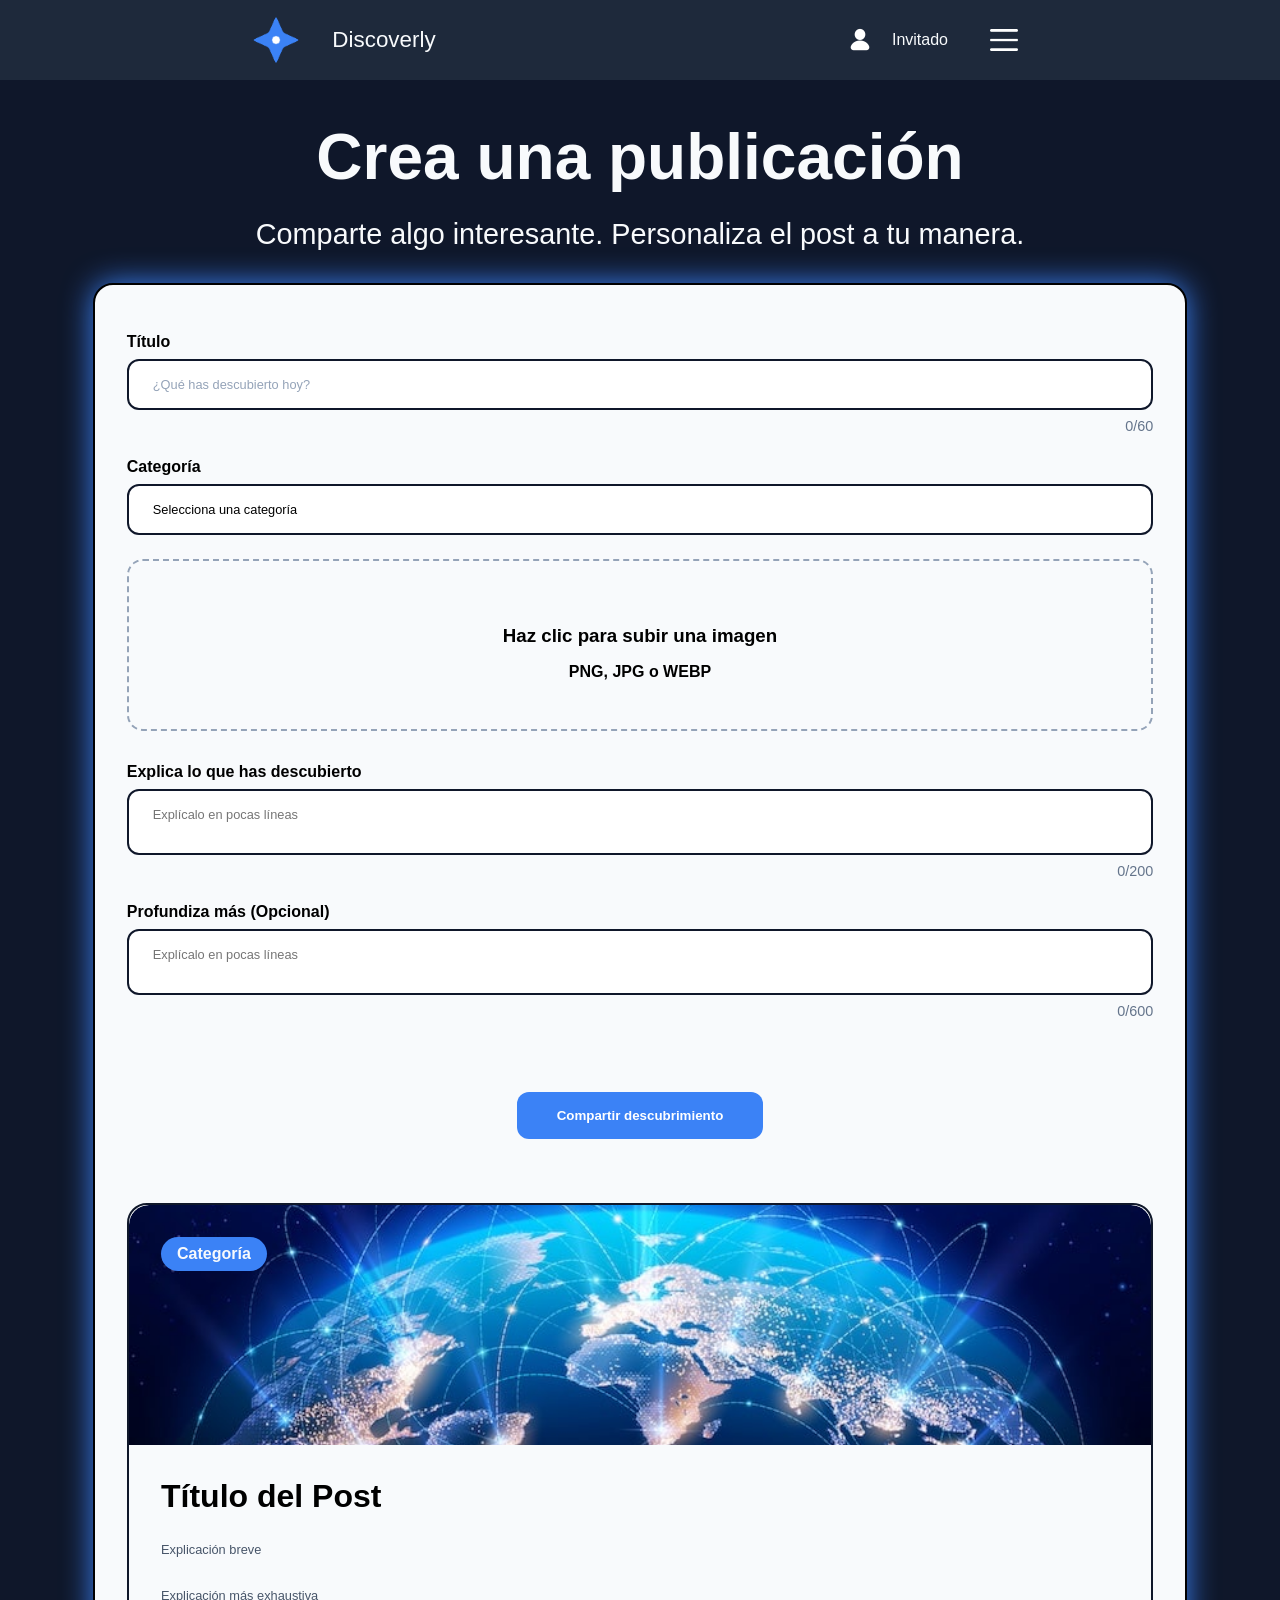
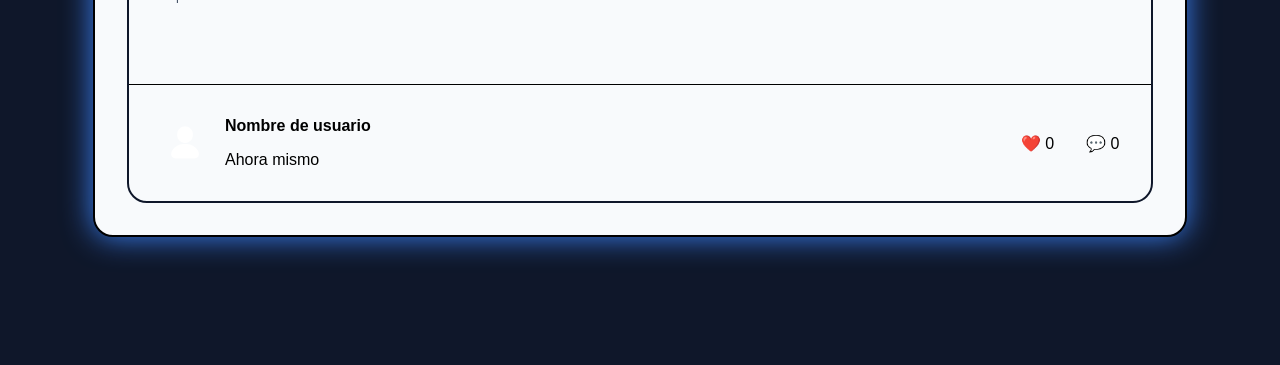
==== commit 1eb29bd6: "cambio 2 categorias animales e idiomas" ====
--- a/html/create-post.html
+++ b/html/create-post.html
@@ -16,7 +16,6 @@
             <div class="mobile-links">
 
                 <a href="../index.html">Inicio</a>
-                <a href="../index.html#search-section">Explorar</a>
                 <a href="../index.html#publicaciones-destacadas">Destacado</a>
                 <a href="../index.html#categorias-section">Categorías</a>
                 <a href="create-post.html">Publicar</a>
@@ -39,10 +38,9 @@
         
 
         <ul class="menu-list">
-            <li class="menu-link"><a href="index.html">Inicio</a></li>
-            <li class="menu-link"><a href="#search-section">Explorar</a></li>
-            <li class="menu-link"><a href="#publicaciones-destacadas">Destacado</a></li>
-            <li class="menu-link"><a href="#categorias-section">Categorías</a></li>
+            <li class="menu-link"><a href="../index.html">Inicio</a></li>
+            <li class="menu-link"><a href="../#publicaciones-destacadas">Destacado</a></li>
+            <li class="menu-link"><a href="../#categorias-section">Categorías</a></li>
             <li class="menu-link"><a href="create-post.html">Publicar</a></li>
             <li class="menu-link"><a href="posts.html">Publicaciones</a></li>
         </ul>
@@ -100,8 +98,8 @@
                         <option value="tecnologia">Tecnología</option>
                         <option value="ciencia">Ciencia</option>
                         <option value="musica">Música</option>
-                        <option value="arte">Arte</option>
-                        <option value="cocina">Cocina</option>
+                        <option value="animales">Animales</option>
+                        <option value="idiomas">Idiomas</option>
                         <option value="deportes">Deportes</option>
                         <option value="videojuegos">Videojuegos</option>
                         <option value="historia">Historia</option>
--- a/css/style.css
+++ b/css/style.css
@@ -66,8 +66,8 @@
 
 .logo{
 
-    width: 4em;
-    height:4em;
+    width: 3em;
+    height:3em;
 
     transition:  1s ease;
 }
@@ -90,7 +90,7 @@
 
 .brand p{
     font-weight: 500;
-     font-size: 1.8em;
+     font-size: 1.4em;
      color: #F8FAFC;
 }
 
@@ -112,7 +112,7 @@
      text-decoration: none;
      color: #F8FAFC;
      font-weight: 500;
-     font-size: 1.3em;
+     font-size: 1em;
     
      transition: color .2s;
 }
@@ -145,8 +145,8 @@
 }
 
 .header-lupa, .header-user, .menu-toggle{
-    width: 3em;
-    height:3em;
+    width: 2em;
+    height:2em;
     background-color: transparent;
     color: #F8FAFC;
 }
@@ -157,7 +157,7 @@
 .user-session {
     display: flex;
     align-items: center;
-    gap: .5rem;
+    gap: 1rem;
     cursor: pointer;
 }
 
@@ -229,7 +229,7 @@
     text-decoration: none;
      color: #F8FAFC;
      font-weight: 500;
-     font-size: 1.3em;
+     font-size: 1em;
     
      transition: color .2s;
 }
@@ -247,7 +247,7 @@
 .mobile-brand p{
     
         font-weight: 500;
-        font-size: 1.6em;
+        font-size: 1.4em;
         color: #F8FAFC;
     
 }
@@ -283,7 +283,7 @@
 .hero h1{
     color: #F8FAFC;
     font-weight: 600;
-    font-size: 10em;
+    font-size: 8em;
 
     width: 60%;
     text-align: center;
@@ -304,7 +304,7 @@
 .hero h2{
     color: #F8FAFC;
     font-weight: 500;
-    font-size: 1.8em;
+    font-size: 1.5em;
     width: 70%;
     text-align: center;
     margin: 0 auto;
@@ -318,8 +318,8 @@
     align-items: center;
     justify-content: center;
 
-    width: 220px;
-    height: 80px;
+    width: 180px;
+    height: 60px;
 
     background: white;
     color: #0F172A;
@@ -337,7 +337,7 @@
 
 .learnmore:hover{
     transform: scale(.98);
-    filter: drop-shadow(0 0 30px #94A3B8);
+    filter: drop-shadow(0 0 20px #94A3B8);
 }
 
 
@@ -734,8 +734,8 @@
     flex-direction: column;
     align-items: center;
     justify-content: center;
-    gap: 6rem;
-    padding: 12rem 10rem;
+    gap: 4rem;
+    padding: 10rem 2rem;
 
     
 
@@ -764,14 +764,14 @@
 .categorias{ 
     display: grid;
     grid-template-columns: repeat(4, 1fr);
-    gap: 4rem;
+    gap: 2rem;
     width: 90%;
     
 
 }
 .categoria-card{
 
-    height: 180px;
+    height: 160px;
     width: 100%;
     background-color: red;
     border-radius: 12px;
@@ -805,16 +805,16 @@
     border-left: 8px solid #EC4899;
 }
 
-#arte{
-    border-left: 8px solid #A855F7;
-}
-
-#cocina{
-    border-left: 8px solid #F59E0B;
+#animales{
+    border-left: 8px solid #337b3f;
+}
+
+#idiomas{
+    border-left: 8px solid #f5ce0b;
 }
 
 #deportes{
-    border-left: 8px solid #22C55E;
+    border-left: 8px solid #4ec522;
 }
 
 #videojuegos{
@@ -875,7 +875,7 @@
     display: flex;
     justify-content: center;
     align-items: center;
-    gap: 4rem;
+    gap: 2rem;
     width: 100%;
     max-width: 1200px;
     margin:auto;
@@ -899,7 +899,7 @@
 
     color: #F8FAFC;
     font-weight: 500;
-    font-size: 1.3em;
+    font-size: 1em;
     width: auto;
     text-align: center;
     padding: 0;
@@ -922,7 +922,7 @@
 
     color: #1E293B;
     font-weight: 600;
-    font-size: 1.3em;
+    font-size: 1.2em;
     padding: 1em;
     border-radius: 12px;
     margin: 2em;
@@ -960,23 +960,23 @@
 
 .create-post{
     background-color: #0F172A;
-    padding: 8rem;
+    padding: 6rem;
 }
 
 
 .create-post h1{
     font-weight: 600;
-    font-size: 3em;
+    font-size: 2.5em;
     width: 80%;
     text-align: center;
-    margin: 1rem auto;
+    margin: 1.5rem auto;
     color: #F8FAFC;
 
 }
 
 .create-post > p{
     font-weight: 500;
-    font-size: 1.3em;
+    font-size: 1.2em;
     width: 90%;
     text-align: center;
     margin: 0 auto;
@@ -995,9 +995,9 @@
     border: 2px solid black;
     border-radius: 20px;
 
-    margin: 4rem auto;
-
-    padding: 6rem;
+    margin: 2rem auto;
+
+    padding: 4rem;
 
     display: flex;
     align-items:center;
@@ -1011,7 +1011,7 @@
     display: flex;
     flex-direction: column;
     justify-content: flex-start;
-    gap: 1rem;
+    gap: .5rem;
 
     flex: 1;
     min-width: 420px;
@@ -1020,12 +1020,14 @@
 .post-template form label{
     font-weight: 600;
     margin-top: 1rem;
+    font-size: 1rem;
 
 }
 
 .post-template form textarea{
     resize: none;
     overflow: hidden;
+    font-size: .8rem;
 }
 
 .form-input{
@@ -1033,7 +1035,7 @@
     border: 2px solid #0F172A;
     border-radius: 12px;
     background-color: white;
-    font-size: 1rem;
+    font-size: .8rem;
 
     transition: .3s;
 }
@@ -1129,7 +1131,7 @@
 
     cursor:pointer;
 
-    transition:.4s;
+    transition: .8s;
 
 
     margin: 0 auto;
@@ -1147,7 +1149,7 @@
 .contador{
     width: 100%;
     text-align: right;
-    font-size: .9rem;
+    font-size: .8rem;
     font-weight: 500;
     color: #64748B;
 }
@@ -1182,14 +1184,14 @@
     justify-content:center;
     align-items:center;
 
-    min-height: 100%;
+    min-height: 90%;
     align-self: center;
 
 }
 
 .post-preview .post-card{
 
-    width:100%;
+    width: 70%;
     max-width:600px;
 
     cursor:default;
@@ -1208,6 +1210,7 @@
 
 .post-preview .post-card .post-content{
     padding: 2rem;
+    font-size: .8rem;
 }
 
 .post-preview .post-card:hover{
@@ -1298,19 +1301,19 @@
 
     display: flex;
     justify-content: center;
-    padding: 2em 2rem;
+    padding: 1rem 0;
 }
 
 .post-full{
-    width:min(100%, 1000px);
+    width:min(100%, 700px);
     height: 80vh;
 
-    box-shadow: 0 0 30px #3B82F6;
+    box-shadow: 0 10px 30px #3B82F6;
 }
 
 
 .post-full .post-img{
-    height: 500px;
+    height: 800px;
     width: 100%;
     position: relative;
 }
@@ -1335,11 +1338,12 @@
     padding: 1rem 1.5rem;
     border-radius: 9999px;
     font-weight: 600;
+    font-size: .8rem;
 }
 
 
 .post-full .post-content h2{
-    font-size:4rem;
+    font-size:3rem;
     margin-bottom:2rem;
 }
 
@@ -1348,17 +1352,19 @@
     overflow:visible;
     -webkit-line-clamp:unset;
     line-clamp:unset;
-}
-
+    font-size: .8rem;
+}
+
+.post-full:hover{
+    box-shadow: 0 0 30px #3B82F6;
+}
 
 #post-long-description{
     margin-top:2rem;
     white-space:pre-wrap;
 }
 
-.post-full:hover{
-    transform: none;
-}
+
 
 
 .button-content{
@@ -1424,13 +1430,13 @@
     align-items: center;
     gap: 2rem;
 
-    padding: 12rem 6rem;
+    padding: 8rem 4rem;
 }
 
 .info-section h1{
 
     font-weight: 600;
-    font-size: 3.5em;
+    font-size: 3em;
     width: 80%;
     text-align: center;
     margin: 0 auto;
@@ -1449,7 +1455,7 @@
     columns: black;
 
     float: inline-start;
-    font-size: 1.3em;
+    font-size: 1em;
 }
 
 
@@ -1457,13 +1463,13 @@
     display: flex;
     flex-direction: row;
     justify-content: space-around;
-    gap: 4em;
+    gap: 2em;
     align-items: stretch;
 }
 
 .info-cards h2{
     margin-bottom: 1em;
-    font-size: 1.8rem;
+    font-size: 1.5rem;
 }
 
 .info-section .categoria-card{
@@ -1517,12 +1523,12 @@
 .column h3{
 
 
-    font-size: 1.5rem;
+    font-size: 1.4rem;
     margin-bottom: 2rem;
 }
 
 .column ul li{
-    font-size: 1.3rem;
+    font-size: 1rem;
 }
 
 .column ul li a{
@@ -1568,7 +1574,7 @@
 .publicaciones-top{
     width: 100%;
     height: auto;
-    padding: 8rem 2rem 0 2rem;
+    padding: 6rem 1.5rem 0 1.5rem;
 
     position: relative;
 
@@ -1600,7 +1606,7 @@
 .publicaciones-up h1{
     color: #F8FAFC;
     font-weight: 600;
-    font-size: 4em;
+    font-size: 3em;
 
     margin-bottom: 1rem;
 
@@ -1611,7 +1617,7 @@
 .publicaciones-up p{
     color: #F8FAFC;
     font-weight: 500;
-    font-size: 1.5em;
+    font-size: 1em;
     
 }
 
@@ -1621,7 +1627,7 @@
     background-color: #DDE7F4;
     border-radius: 9999px;
 
-    padding: 1.5rem 2rem;
+    padding: 1rem 1.2rem;
 
     display: flex;
     flex-direction: row;
@@ -1680,6 +1686,21 @@
     align-items: center;
 
 
+    padding-bottom: 1rem;
+    gap: 1rem;
+
+    color: #F8FAFC;
+}
+
+
+
+
+
+
+.filters{
+    display: flex;
+    justify-content: space-between;
+    align-items: center;
     padding: 1rem;
     gap: 2rem;
 
@@ -1687,29 +1708,15 @@
 }
 
 
-
-
-
-
-.filters{
-    display: flex;
-    justify-content: space-between;
-    align-items: center;
-    padding: 1rem;
-    gap: 2rem;
+.filter-group{
+    display: flex;
+    justify-content: space-around;
+    align-items: center;
+    padding: 1rem 1.2rem;
+    gap: 1rem;
 
     color: #F8FAFC;
-}
-
-
-.filter-group{
-    display: flex;
-    justify-content: space-around;
-    align-items: center;
-    padding: 1rem 2rem;
-    gap: 1rem;
-
-    color: #F8FAFC;
+    font-size: .8rem;
 
     background-color: #1e293b66;
     border-radius: 12px;
@@ -1731,7 +1738,7 @@
 
 
 .filter-group .form-input{
-    min-width:220px;
+    min-width:200px;
 
     appearance:none;
     cursor:pointer;
@@ -1741,7 +1748,7 @@
     background-position:right 1rem center;
     background-size:16px;
 
-    padding-right:3rem;
+    padding-right:2rem;
 }
 
 
@@ -1757,6 +1764,7 @@
     cursor:pointer;
 
     padding-right:3rem;
+    font-size: .8rem;
 
     background-image:url("imgs/icons/flecha-hacia-abajo.png");
     background-repeat:no-repeat;
@@ -1782,7 +1790,7 @@
     flex-direction: column;
     align-items: center;
     justify-content: center;
-    padding: 8rem 2rem;
+    padding: 6rem 1rem;
 
     
 }
@@ -2961,21 +2969,24 @@
 @media (max-width: 768px){
 
 
+    .header{
+        justify-content: space-around;
+    }
     .brand{
-    gap: 1em;
+    gap: .5em;
 
     }
 
     .logo{
 
-        width: 2em;
-        height:2em;
+        width: 1.5em;
+        height:1.5em;
     }
 
 
     .brand p{
         font-weight: 500;
-        font-size: 1.6em;
+        font-size: 1.2em;
         color: #F8FAFC;
     }
 
@@ -2983,6 +2994,9 @@
     display:none;
     }
 
+    #header-username{
+        display: none;
+    }
     .menu-toggle{
     display: block;
 }
@@ -2992,25 +3006,26 @@
 
 
 .hero{
-    padding: 7rem 2rem 4rem;
+
+    padding: 0 2rem;
     min-height: 100vh;
 }
 
 .hero h1{
-    font-size: 8rem;
+    font-size: 4.5rem;
     width:100%;
     min-width:0;
 }
 
 .hero h2{
     width:100%;
-    font-size:1.4rem;
+    font-size:1.2rem;
 }
 
 .hero .learnmore{
-    width:180px;
-    height:65px;
-    font-size:1.1rem;
+    width:140px;
+    height:55px;
+    font-size:1rem;
 }
 
 
@@ -3050,7 +3065,7 @@
 
 
 .categorias-section{
-    padding: 10rem 2rem;
+    padding: 10rem 1rem;
 }
 
 .categorias{
@@ -3071,6 +3086,14 @@
         align-items:center;
 }
 
+.publicar-section h1{
+    font-size: 2rem;
+}
+
+.publicar-section p{
+    font-size: 1rem;
+}
+
 .publicar-middle{
     
     padding:2rem;
@@ -3099,8 +3122,9 @@
     height: 180px;
 }
 
-.publicar-middle .post-preview .post-content{
+.publicar-middle .post-preview .post-content p{
     padding: 1.5rem;
+    font-size: .8rem;
 }
 
 .publicar-steps{
@@ -3115,8 +3139,12 @@
 
 
 .info-section{
-    padding: 14rem 2rem;
-    
+    padding: 10rem 1rem;
+    
+}
+
+.info-section .categoria-card{
+    width: 90%;
 }
 
 
@@ -3153,7 +3181,7 @@
     padding: 6rem 2rem;
 }
 .create-post h1{
-    font-size: 4rem;
+    font-size: 2rem;
     width:90%;
     min-width:0;
     
@@ -3161,7 +3189,7 @@
 
 .create-post > p{
     width:90%;
-    font-size:1.8rem;
+    font-size:1rem;
 }
 
 .post-template{
@@ -3175,6 +3203,28 @@
     width: 100%;
 }
 
+
+.post-template form{
+
+    gap: .5rem;
+
+
+}
+
+.post-template form label{
+
+    font-size: 1rem;
+
+}
+
+.post-template form textarea{
+    resize: none;
+    overflow: hidden;
+    font-size: .8rem;
+}
+
+
+
 .post-preview{
     width: 100%;
 }
@@ -3187,7 +3237,7 @@
 .create-post .contador{
     width: 100%;
     text-align: right;
-    font-size: .9rem;
+    font-size: .8rem;
     font-weight: 500;
     color: #64748B;
 }
@@ -3203,21 +3253,26 @@
 
 .publicaciones-up h1{
     font-weight: 600;
-    font-size: 2.5em;
+    font-size: 2em;
 
     margin-bottom: .5rem;
 }
 
 .publicaciones-up p{
     font-weight: 400;
-    font-size: 1.4em;
+    font-size: 1em;
 }
 
 .publicaciones-up .search-bar{
-    width: 50%;
-
-    padding: 1rem .8rem;
+    width: 60%;
+
+    padding: 1rem 1.4rem;
     gap: .5rem;
+
+}
+
+.publicaciones-up #search-input{
+    font-size: .8rem;
 }
 
 .publicaciones-up .search-bar:focus-within{
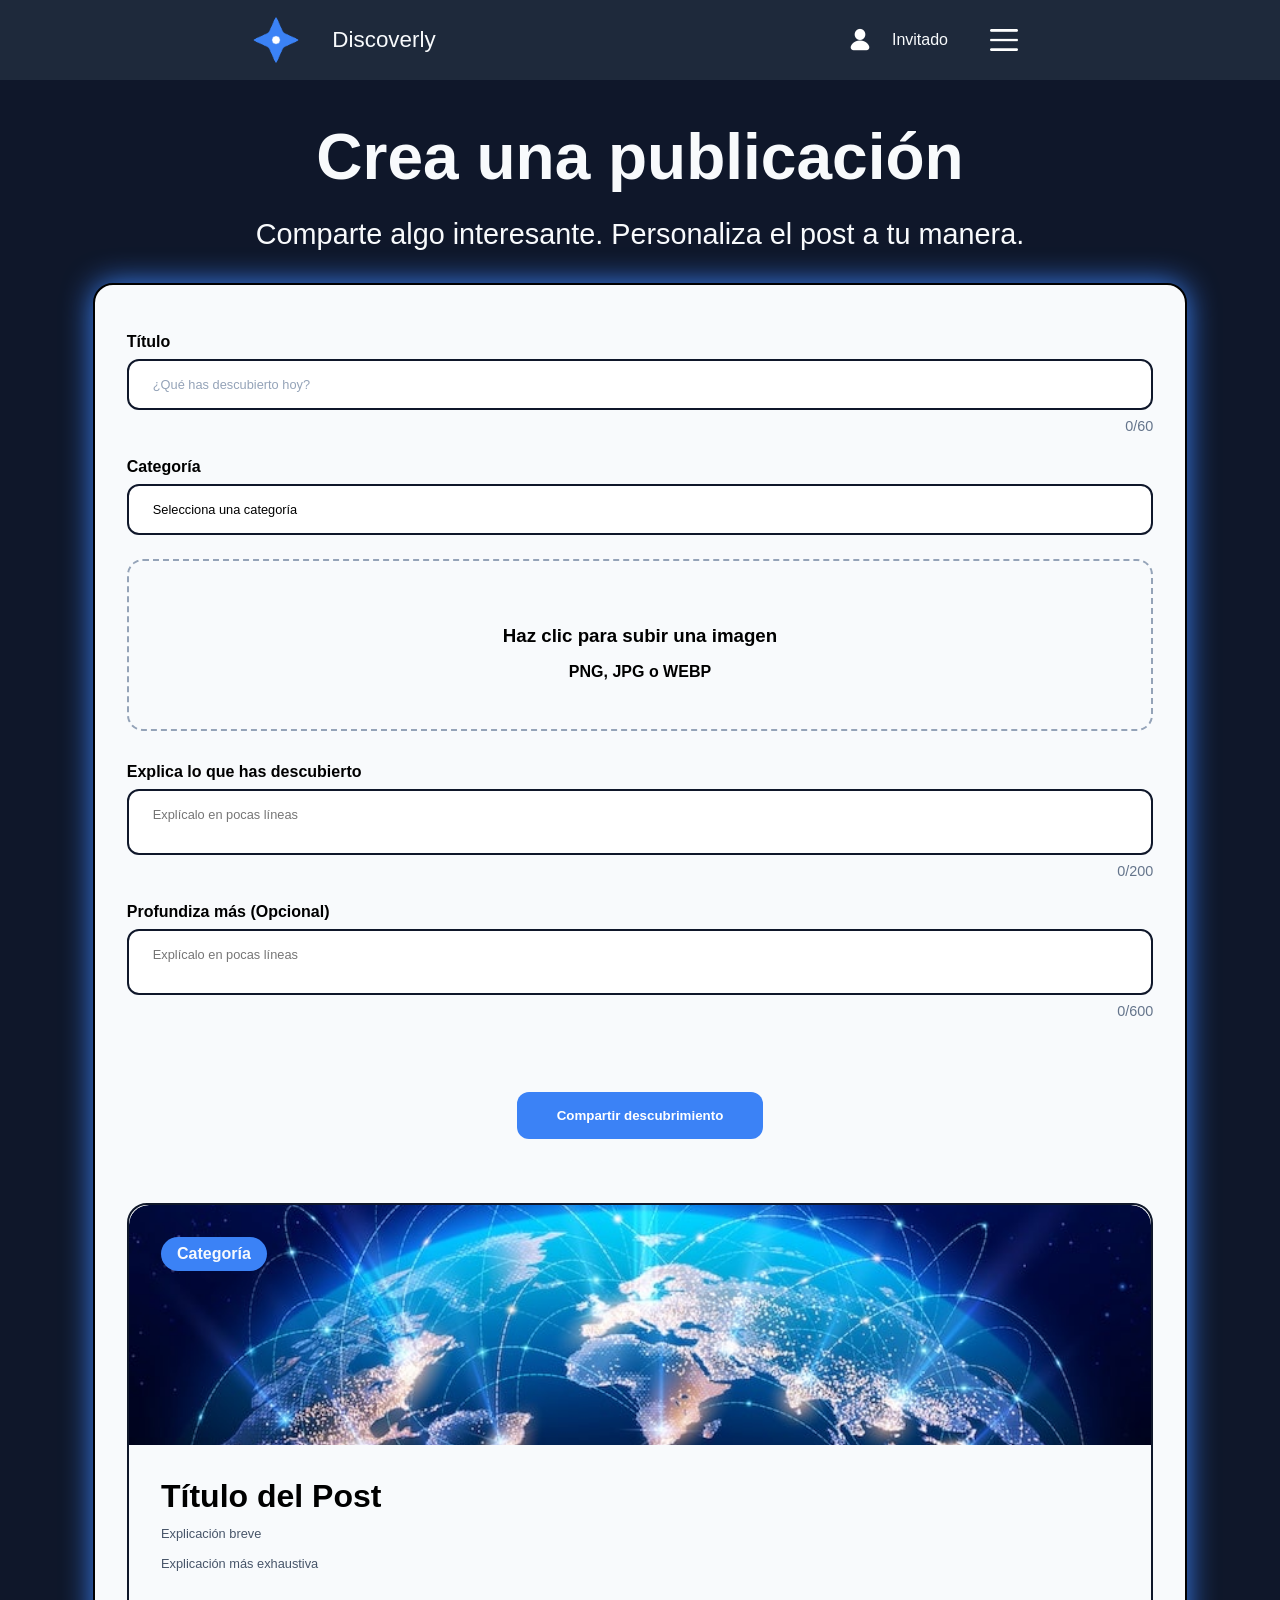
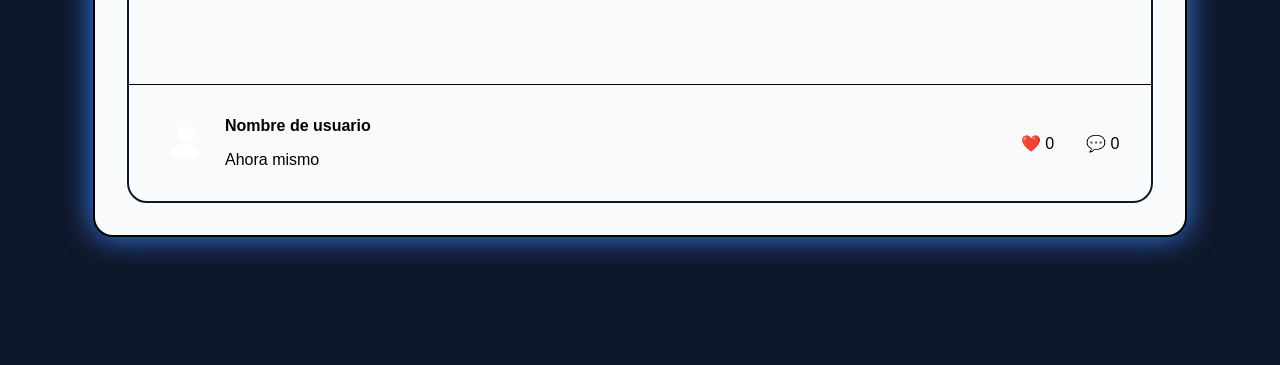
==== commit 7b218736: "color titulo post profile" ====
--- a/html/create-post.html
+++ b/html/create-post.html
@@ -39,8 +39,8 @@
 
         <ul class="menu-list">
             <li class="menu-link"><a href="../index.html">Inicio</a></li>
-            <li class="menu-link"><a href="../#publicaciones-destacadas">Destacado</a></li>
-            <li class="menu-link"><a href="../#categorias-section">Categorías</a></li>
+            <li class="menu-link"><a href="../index.html#publicaciones-destacadas">Destacado</a></li>
+            <li class="menu-link"><a href="../index.html#categorias-section">Categorías</a></li>
             <li class="menu-link"><a href="create-post.html">Publicar</a></li>
             <li class="menu-link"><a href="posts.html">Publicaciones</a></li>
         </ul>
@@ -97,12 +97,16 @@
 
                         <option value="tecnologia">Tecnología</option>
                         <option value="ciencia">Ciencia</option>
-                        <option value="musica">Música</option>
+                        <option value="entretenimiento">Entretenimiento</option>
                         <option value="animales">Animales</option>
                         <option value="idiomas">Idiomas</option>
                         <option value="deportes">Deportes</option>
                         <option value="videojuegos">Videojuegos</option>
                         <option value="historia">Historia</option>
+                        <option value="personas">Personas</option>
+                        <option value="geografia">Geografía</option>
+                        <option value="cultura">Cultura</option>
+                        <option value="cocina">Cocina</option>
 
                     </select>
 
--- a/css/style.css
+++ b/css/style.css
@@ -631,7 +631,7 @@
     display: flex;
     flex-direction: column;
     align-items: flex-start;
-    gap: 1.5rem;
+    gap: .5rem;
     flex: 1;
 }
 
@@ -800,7 +800,7 @@
     border-left: 8px solid #22D3EE;
 }
 
-#musica{
+#entretenimiento{
 
     border-left: 8px solid #EC4899;
 }
@@ -818,11 +818,27 @@
 }
 
 #videojuegos{
-    border-left: 8px solid #8B5CF6;
+    border-left: 8px solid #2c24c4;
 }
 
 #historia{
-    border-left: 8px solid #D97706;
+    border-left: 8px solid #986b36;
+}
+
+#personas{
+    border-left: 8px solid #ec4a38;
+}
+
+#geografia{
+    border-left: 8px solid #ffa91e;
+}
+
+#cultura{
+    border-left: 8px solid #8a68da;
+}
+
+#cocina{
+    border-left: 8px solid #3aa898;
 }
 
 .categoria-card:hover{
@@ -1274,9 +1290,6 @@
     overflow-y: auto;
 }
 
-.post-content hr{
-    margin: 1rem 0;
-}
 
 
 
@@ -1430,14 +1443,14 @@
     align-items: center;
     gap: 2rem;
 
-    padding: 8rem 4rem;
+    padding: 8rem 2rem;
 }
 
 .info-section h1{
 
     font-weight: 600;
-    font-size: 3em;
-    width: 80%;
+    font-size: 2.5em;
+    width: 90%;
     text-align: center;
     margin: 0 auto;
     color: #0F172A;
@@ -1467,8 +1480,9 @@
     align-items: stretch;
 }
 
+
 .info-cards h2{
-    margin-bottom: 1em;
+    margin-bottom: .5em;
     font-size: 1.5rem;
 }
 
@@ -2304,12 +2318,16 @@
 
     color: black;
 
-    font-size:2rem;
+    font-size:1.5rem;
 
     margin-bottom:2rem;
 
-    text-align:center;
-
+
+}
+
+#profile-posts-title{
+    color: white;
+    font-size: 2rem;
 }
 
 /* Reutiliza el mismo grid de posts */
@@ -2392,9 +2410,10 @@
     font-size: 2.5rem;
 }
 
-.fto-perfil-editar{
-    padding: 1rem;
-    border: 1ps dotted #F8FAFC;
+#fto-perfil-editar{
+    padding: .5rem;
+    border: 3px dotted #F8FAFC;
+    border-radius: 12px;
 }
 .modal-content label{
     margin-top: 1rem;
@@ -2471,6 +2490,8 @@
     transform:translateY(-2px);
     background-color: #DDE7F4;
 }
+
+
 
 
 
@@ -3012,7 +3033,7 @@
 }
 
 .hero h1{
-    font-size: 4.5rem;
+    font-size: 4rem;
     width:100%;
     min-width:0;
 }
@@ -3033,18 +3054,58 @@
 
 
 
-.search-section{
-    padding:8rem 1.5rem  4rem 1.5rem;
-}
-
-.search-section h2{
-    font-size:2rem;
-    width:100%;
-}
-
-.search-bar{
-    width: 90%;
-}
+
+.post-card{
+    min-height: auto;
+}
+
+.post-card .post-img .post-category{
+    font-size: .8rem;
+}
+
+.post-full .post-category{
+    font-size: .2rem;
+}
+
+.post-content p{
+    font-size: .8rem;
+}
+
+.post-content h2{
+    font-size: 1.5rem;
+}
+
+
+.post-footer h4, .post-footer span{
+    font-size: .8rem;
+}
+
+
+
+.post-footer .user img{
+    width: 2rem;
+    height: 2rem;
+}
+
+
+
+
+
+
+
+
+
+
+
+
+
+
+
+
+
+
+
+
 
 
 
@@ -3054,40 +3115,54 @@
 }
 
 
-
-.post-card{
-    height:auto;
-}
-
+.publicaciones-destacadas h1{
+    font-size: 2.4rem;
+    margin: 0 auto;
+    width: auto;
+}
+
+.publicaciones-destacadas{
+    gap: 4rem;
+    padding: 4rem 2rem;
+}
 
 
 
 
 
 .categorias-section{
-    padding: 10rem 1rem;
+    padding: 6rem 1rem;
 }
 
 .categorias{
     grid-template-columns:1fr;
     gap:2rem;
-    width:90%;
-}
-
-
-
+    width: 100%;
+}
+
+
+
+.categoria-card h2{
+    font-size: 1.2rem;
+}
+
+.categoria-card p{
+    font-size: .8rem;
+}
 
 
 
 .publicar-section{
-    padding:6rem 2rem;
+    padding: 4rem 2rem;
     display:flex;
         flex-direction:column;
         align-items:center;
+        gap: 2rem;
 }
 
 .publicar-section h1{
     font-size: 2rem;
+    width: auto;
 }
 
 .publicar-section p{
@@ -3096,14 +3171,14 @@
 
 .publicar-middle{
     
-    padding:2rem;
+    padding:1rem;
     gap:3rem;
 
     display:flex;
     flex-direction:column;
     align-items:center;
 
-    width: 90%;
+    width: 100%;
 
 
 }
@@ -3122,6 +3197,9 @@
     height: 180px;
 }
 
+.publicar-middle .post-preview .post-card .post-img .post-category{
+    font-size: .8rem;
+}
 .publicar-middle .post-preview .post-content p{
     padding: 1.5rem;
     font-size: .8rem;
@@ -3129,27 +3207,35 @@
 
 .publicar-steps{
     width: 100%;
-    font-size:1rem;
+    font-size:.8rem;
     text-align: center;
 }
 
+#btn-create-post{
+    font-size: 1rem;
+}
 
 
 
 
 
 .info-section{
-    padding: 10rem 1rem;
+    padding: 6rem 1rem;
     
 }
 
 .info-section .categoria-card{
-    width: 90%;
-}
-
-
+    width: 100%;
+}
+
+
+.info-section .categoria-card h2{
+    font-size: 1.2rem;
+}
 .info-section .categoria-card{
     margin: 0 auto;
+    padding: 1rem 2rem ;
+    font-size: .8rem;
 }
 .info-cards{
     flex-direction: column;
@@ -3177,24 +3263,27 @@
 
 
 
+
+
+
 .create-post{
     padding: 6rem 2rem;
 }
 .create-post h1{
     font-size: 2rem;
-    width:90%;
+    width: auto;
     min-width:0;
     
 }
 
 .create-post > p{
     width:90%;
-    font-size:1rem;
+    font-size:.8rem;
 }
 
 .post-template{
     flex-direction: column;
-    width: 90%;
+    width: 100%;
     padding: 2rem;
 }
 
@@ -3206,7 +3295,7 @@
 
 .post-template form{
 
-    gap: .5rem;
+    gap:.2rem;
 
 
 }
@@ -3234,13 +3323,36 @@
     max-width: none;
 }
 
+
+#preview-titulo{
+    font-size: 1.5rem;
+}
+
+
+
+
+#preview-explicacion .preview-text, #preview-explicacion-larga .preview-text{
+    font-size: .8rem;
+}
+
+
+.post-preview .post-footer h4{
+    font-size: .8rem;
+}
+
+
+
+
+
 .create-post .contador{
     width: 100%;
     text-align: right;
-    font-size: .8rem;
+    font-size: .6rem;
     font-weight: 500;
     color: #64748B;
 }
+
+
 
 
 
@@ -3253,27 +3365,29 @@
 
 .publicaciones-up h1{
     font-weight: 600;
-    font-size: 2em;
-
+    font-size: 1.8em;
+    width: auto;
     margin-bottom: .5rem;
 }
 
 .publicaciones-up p{
     font-weight: 400;
-    font-size: 1em;
+    font-size: .8em;
 }
 
 .publicaciones-up .search-bar{
     width: 60%;
 
-    padding: 1rem 1.4rem;
+    padding: .5rem 1rem;
     gap: .5rem;
 
 }
 
-.publicaciones-up #search-input{
-    font-size: .8rem;
-}
+.publicaciones-up .search-bar #search-input{
+    font-size: .7rem;
+}
+
+
 
 .publicaciones-up .search-bar:focus-within{
     width: 100%;
@@ -3306,10 +3420,11 @@
     top: 100%;
     left:1rem;
 
-    width: 60vw;
+    width: 70vw;
     max-width: auto;
 
-    padding:1.5rem;
+    padding:1rem;
+    gap: 1rem;
 
     background:#1e293bea;
     backdrop-filter:blur(10px);
@@ -3327,7 +3442,7 @@
 
     flex-direction: column;
     align-items: flex-start;
-    gap: .6rem;
+    gap: .5rem;
 
    width: 100%;
    padding: 1rem;
@@ -3338,10 +3453,12 @@
     box-sizing: none;
 }
 
-.filters.activo .form-input{
+.filters.activo  .filter-group .form-input{
 
     width:100%;
     min-width:100%;
+    font-size: .6rem;
+
 }
 
 
@@ -3390,4 +3507,111 @@
     }
 
 
+
+
+
+
+
+
+    .post-page{
+        padding: 1rem 2rem;
+    }
+
+    .post-full .post-img{
+        min-height: 14rem ;
+    }
+
+    .post-full .post-content h2{
+        font-size: 2.2rem;
+    }
+
+
+    .main-form main{
+        padding: 1rem;
+    }
+
+    .form-register{
+        width: 100%;
+        padding: 1.5rem;
+    }
+
+    .form-register h1{
+        font-size: 1.8rem;
+    }
+
+    .form-register p{
+        font-size: .8rem;
+    }
+
+    .form-register label{
+        font-size: .8rem;
+    }
+
+    .form-register input{
+        font-size: .8rem;
+    }
+
+
+    #login-btn{
+        font-size: .8rem;
+    }
+
+    .auth-link{
+        font-size: .8rem;
+    }
+
+
+
+    .profile-posts h2{
+        margin-bottom: 4rem;
+    }
+
+
+    #edit-profile-btn, #logout-btn{
+        font-size: .8rem;
+    }
+
+
+    #edit-profile-modal{
+        padding: 1rem;
+    }
+
+    .modal-content h2{
+        font-size: 2rem;
+    }
+
+    .modal-content label{
+        margin-top: .5rem;
+        font-size: .8rem;
+    }
+
+    .modal-content textarea, .modal-content input{
+        font-size: .6rem;
+    }
+    #fto-perfil-editar{
+        font-size: .8rem;
+        border: 2px dotted white;
+    }
+
+    #edit-photo-preview{
+        width: 4rem;
+        height: 4rem;
+    }
+
+
+
+    .modal-buttons{
+        gap: 1rem;
+    }
+
+    #cancel-edit-btn, #save-edit-btn{
+        font-size: .8rem;
+        padding: .6rem .8rem;
+        width: auto;
+        height: auto;
+
+        margin-top: 1rem;
+
+    
+    }
 }
